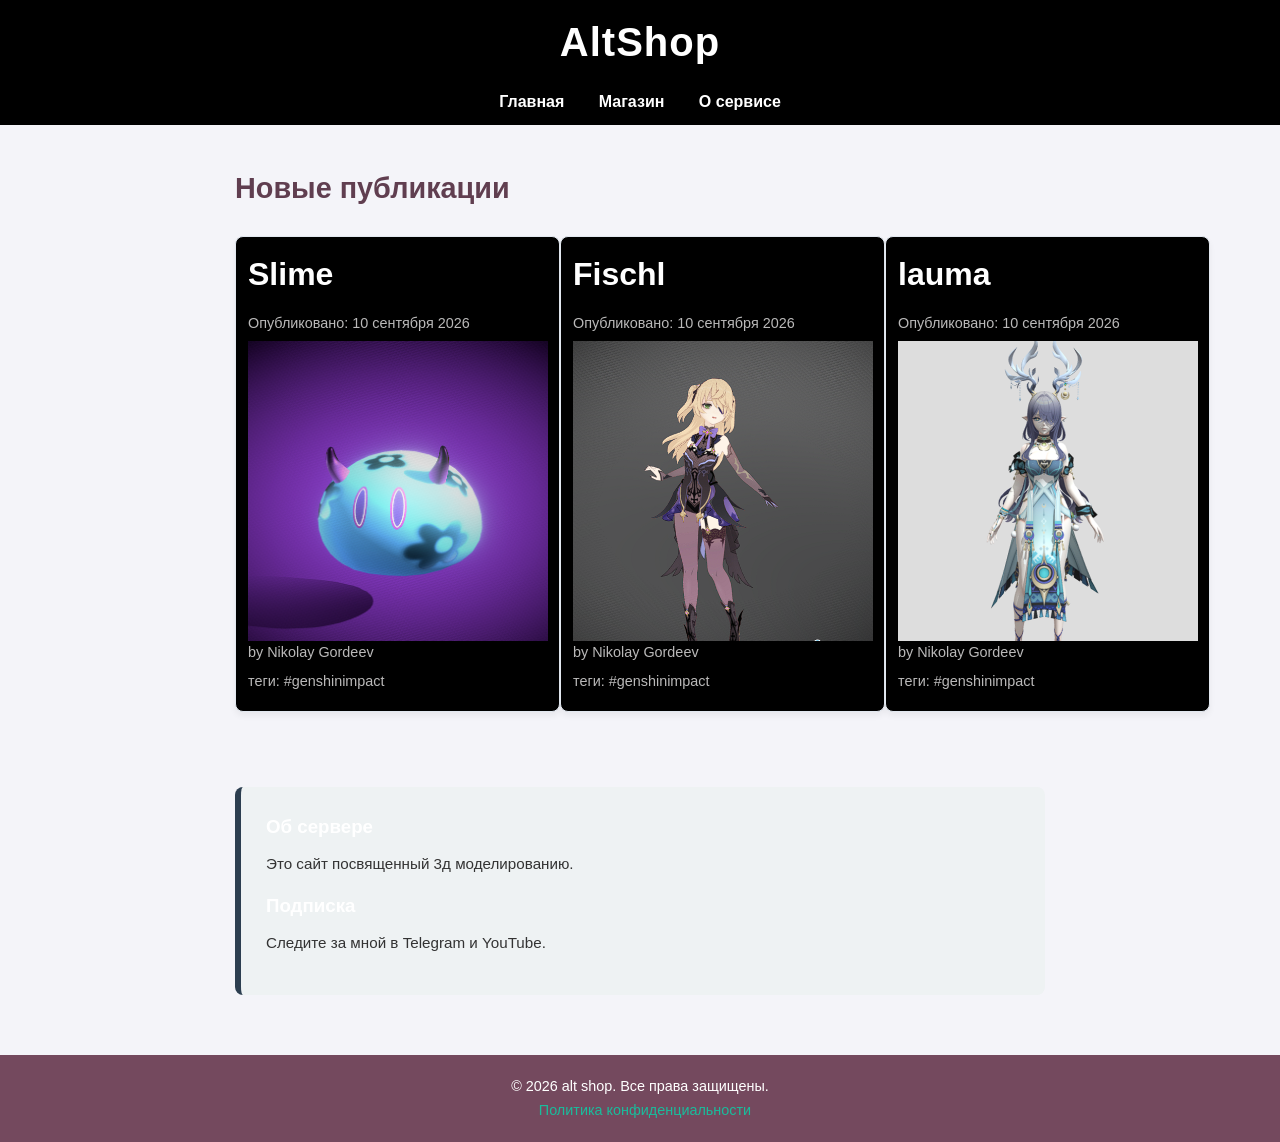
==== index.html @ 27c765f8 "v" ====
<!DOCTYPE html>
<html lang="ru">
<head>
    <meta charset="UTF-8">
    <meta name="viewport" content="width=device-width, initial-scale=1.0">
    <title>AltShop 2| Главная</title>
    <link rel="stylesheet" href="home.css">
</head>
<body>

    <!-- Шапка сайта (Заголовок и навигация) -->
    <header>
        <h1>AltShop</h1>
        <nav>
            <ul>
                <li><a href="#home">Главная</a></li>
                <li><a href="#articles">Магазин</a></li>
                <li><a href="#about">О сервисе</a></li>
            </ul>
        </nav>
    </header>

    <!-- Основное содержимое страницы (только одно на странице) -->
    <main>

        <!-- Крупный логический раздел: Список статей -->
        <section id="articles">
            <h2>Новые публикации</h2>

            <!-- Независимый, самодостаточный блок: Статья 1 -->
            <div class="parent">
                <article>
                    <header>
                        <h3>Slime</h3>
                        <p>Опубликовано: <time datetime="2026-09-10">10 сентября 2026</time></p>
                        <div class="image-container_1"></div>
                        <p>by Nikolay Gordeev</p>
                        <p>теги: #genshinimpact</p>
                    </header>  
                </article>

            <!-- Независимый, самодостаточный блок: Статья 2 -->
                <article>
                    <header>
                        <h3>Fischl</h3>
                        <p>Опубликовано: <time datetime="2026-09-10">10 сентября 2026</time></p>
                        <div class="image-container_2"></div>
                        <p>by Nikolay Gordeev</p> 
                        <p>теги: #genshinimpact</p>
                    </header>  
                </article>

                <article>
                    <header>
                        <h3>lauma</h3>
                        <p>Опубликовано: <time datetime="2026-09-10">10 сентября 2026</time></p>
                        <div class="image-container_3"></div>
                        <p>by Nikolay Gordeev</p> 
                        <p>теги: #genshinimpact</p>
                    </header>  
                </article>
            </div>

        </section>

        <!-- Боковая панель (Дополнительный контент, косвенно связанный с основным) -->
        <aside id="about">
            <h3>Об сервере</h3>
            <p>Это сайт посвященный 3д моделированию.</p>
            <h3>Подписка</h3>
            <p>Следите за мной в Telegram и YouTube.</p>
        </aside>

    </main>

    <!-- Подвал сайта (Юридическая информация, копирайт) -->
    <footer>
        <p>&copy; 2026 alt shop. Все права защищены.</p>
        <p><a href="#privacy">Политика конфиденциальности</a></p>
    </footer>

</body>
</html>
---- home.css ----
/* 1. Глобальный сброс и включение border-box */

*, *::before, *::after {

margin: 0;
padding: 0;
box-sizing: border-box; /* Теперь отступы сжимаются внутрь и не раздувают блоки */

}

/* 2. Общие стили для всей страницы */

body {

font-family: 'Segoe UI', Tahoma, Geneva, Verdana, sans-serif; /* Современный шрифт без засечек */

line-height: 1.6; /* Комфортный межстрочный интервал для чтения */

background-color: #f4f4f9; /* Мягкий светло-серый фон страницы */

color: #333333; /* Темно-серый цвет текста вместо едкого черного */

}

/* 3. Стили для шапки сайта */

header {

background-color: #000000; /* Глубокий темно-синий цвет фона */
opacity: 100%;
color: #ffffff; /* Белый цвет для текста заголовка */

padding: 10px 10px; /* Внутренние отступы: 30px сверху/снизу, 20px слева/справа */

text-align: center; /* Выравнивание содержимого по центру */

}


header h1 {

font-size: 2.5rem; /* Крупный размер главного заголовка */

margin-bottom: 15px; /* Отталкиваем меню навигации вниз на 15 пикселей */

letter-spacing: 1px; /* Небольшое расстояние между буквами */

}

/* Навигация внутри шапки */

nav ul {

list-style: none; /* Полностью убираем маркеры списков */

}


nav ul li {

display: inline-block; /* Позволяет выстроить элементы списка в одну горизонтальную линию */

margin: 0 15px; /* Отступы по 15px слева и справа между пунктами меню */

}


nav ul li a {

color: #ffffff; /* Белые ссылки */

text-decoration: none; /* Убираем стандартное подчеркивание ссылок */

font-weight: 600; /* Делаем шрифт ссылок полужирным */

transition: color 0.3s ease; /* Плавное изменение цвета при наведении */

}

/* Псевдокласс :hover — что происходит при наведении курсора */

nav ul li a:hover {

color: #1abc9c; /* При наведении ссылка плавно станет бирюзовой */

}

/* 4. Основной контейнер содержимого */

main {

max-width: 850px; /* Сайт не будет растягиваться шире 850 пикселей */

margin: 40px auto; /* Внешние отступы: 40px сверху/снизу, а 'auto' центрирует весь блок по горизонтали */

padding: 0 20px; /* Защитные отступы по бокам, чтобы на смартфонах текст не лип к экрану */

}


/* Раздел со статьями */

section h2 {

font-size: 1.8rem;

color: #603e50;

margin-bottom: 25px; /* Отступ от заголовка секции до первой статьи */

}


/* Карточка отдельной статьи */

article {

background-color: #000000; /* Чистый белый фон карточки */
width: 325px;
padding: 2px; /* Щедрый внутренний отступ для создания "воздуха" вокруг текста */

margin-bottom: 35px; /* Расстояние между соседними карточками статей */

border-radius: 8px; /* Мягкое скругление углов карточки */
border: 1px solid #e2e8f0; /* Тонкая, едва заметная серая рамка */

box-shadow: 0 4px 6px rgba(0, 0, 0, 0.05); /* Легкая тЕНЬ для эффекта объема */

}

/* Шапка внутри статьи (заголовок и дата) */

article header h3 {

font-size: 2rem;
color: #ffffff;
margin-bottom: 12px;
text-align: left;

}


article header p {

font-size: 0.9rem;

color: #bab9b9; /* Светло-серый цвет для даты */
text-align: left;
margin-bottom: 6px;

}


/* Текст статьи */

article p {

color: #ffffff; /* Чуть более мягкий цвет для основного чтения */

margin-bottom: 20px; /* Отступ до подвала статьи */

}

/* Подвал внутри статьи (теги) */

article footer {

/* border-top: 1px dashed #e2e8f0; /* Пунктирная линия, отделяющая теги */

padding-top: 6px; /* Отступ сверху от линии до тегов */

font-size: 0.9rem;

color: #1abc9c; /* Бирюзовый цвет для тегов */

font-weight: bold;

}

/* 5. Боковая панель (сайдбар) */

aside {

background-color: #eef2f3; /* Серый фон, отличный от фона страницы и карточек */

padding: 25px;

border-radius: 8px;

border-left: 6px solid #2c3e50; /* Толстая акцентная полоса слева */

margin-top: 40px; /* Отталкиваем сайдбар от блока со статьями */

}


aside h3 {

color: #ffffff;

margin-bottom: 10px;

}


aside p {

font-size: 0.95rem;

margin-bottom: 15px;

}

/* Глобальный подвал всего сайта */

body > footer {

background-color: #74495e; /* Чуть более светлый оттенок темно-синего, чем у шапки */

color: #ffffff;

text-align: center;

padding: 20px;

margin-top: 60px; /* Большой отступ от контента до самого низа */

font-size: 0.9rem;

}


body > footer a {

color: #1abc9c;

text-decoration: none;

margin-left: 10px;

}


body > footer a:hover {

text-decoration: underline; /* Возвращаем подчеркивание только при наведении */

}

.image-container_1 {
  background-image: url("Photoes\\3d_model_001\\slime.png");
  height: 300px;
  width: 300px;
  background-repeat: no-repeat;
  background-size: cover;
  background-position: center;
}

.image-container_2 {
  background-image: url("Photoes\\3d_model_002\\sfdsg.png");
  height: 300px;
  width: 300px;
  background-repeat: no-repeat;
  background-size: cover;
  background-position: center;
}

.image-container_3 {
  background-image: url("Photoes\\3d_model_003\\sfsfsf.png");
  height: 300px;
  width: 300px;
  background-repeat: no-repeat;
  background-size: cover;
  background-position: center;
}

.parent {
  display: inline-flex;
  justify-items: center; /* Центрирует содержимое ячеек */
}
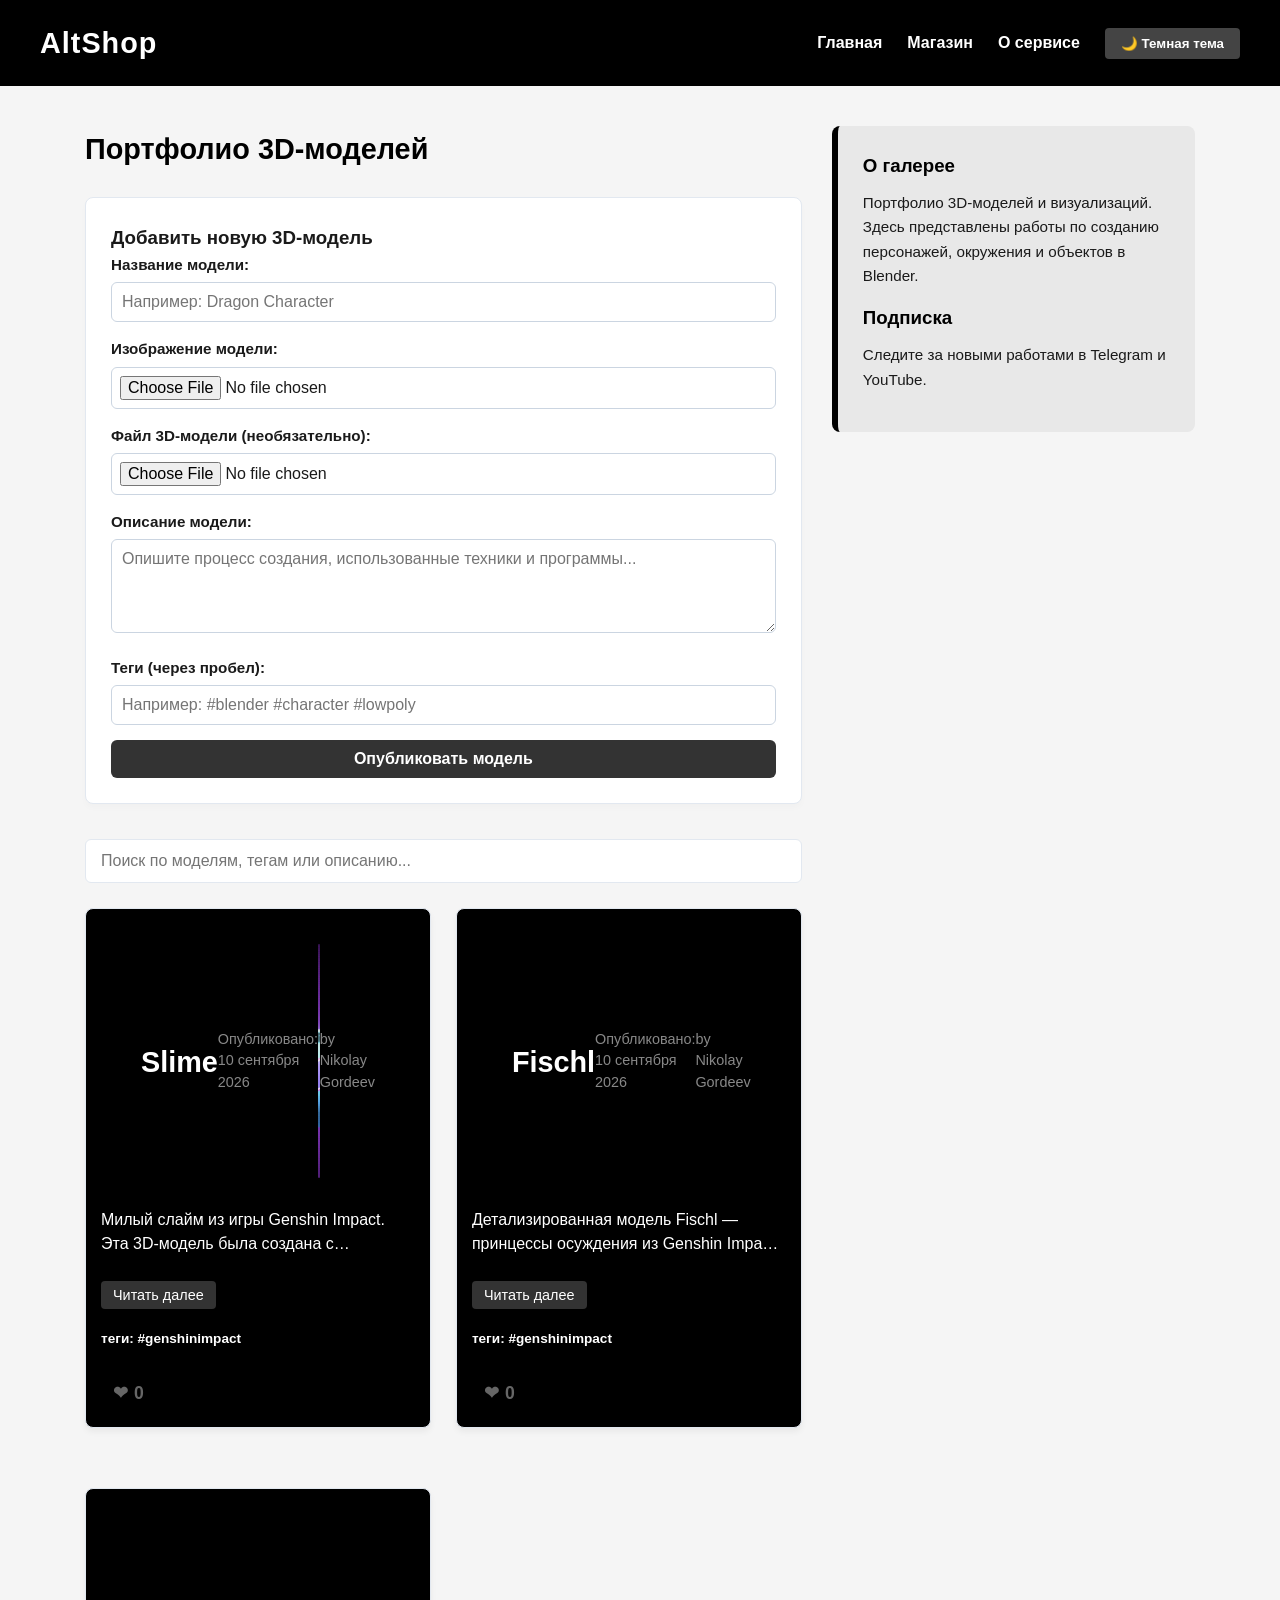
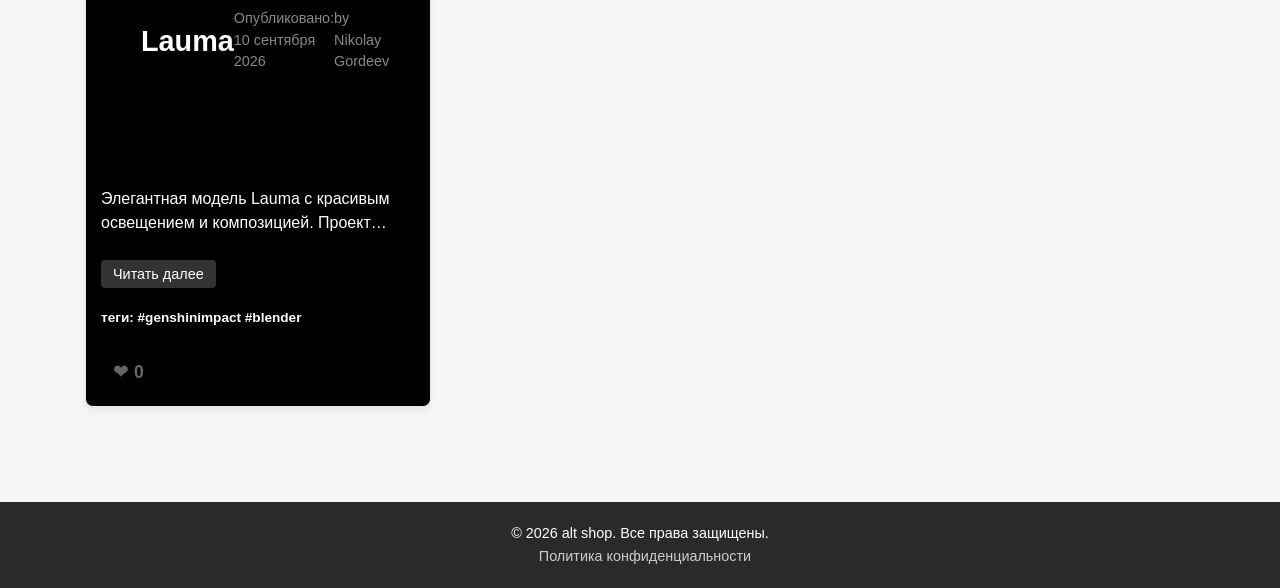
==== commit b90bb015: "The Final_v1" ====
--- a/index.html
+++ b/index.html
@@ -16,6 +16,7 @@
                 <li><a href="#home">Главная</a></li>
                 <li><a href="#articles">Магазин</a></li>
                 <li><a href="#about">О сервисе</a></li>
+                <li><button class="theme-btn" id="themeBtn">🌙 Темная тема</button></li>
             </ul>
         </nav>
     </header>
@@ -25,50 +26,59 @@
 
         <!-- Крупный логический раздел: Список статей -->
         <section id="articles">
-            <h2>Новые публикации</h2>
+            <h2>Портфолио 3D-моделей</h2>
 
-            <!-- Независимый, самодостаточный блок: Статья 1 -->
-            <div class="parent">
-                <article>
-                    <header>
-                        <h3>Slime</h3>
-                        <p>Опубликовано: <time datetime="2026-09-10">10 сентября 2026</time></p>
-                        <div class="image-container_1"></div>
-                        <p>by Nikolay Gordeev</p>
-                        <p>теги: #genshinimpact</p>
-                    </header>  
-                </article>
+            <!-- Форма добавления новой статьи -->
+            <form id="addArticleForm" class="article-form">
+                <h3>Добавить новую 3D-модель</h3>
 
-            <!-- Независимый, самодостаточный блок: Статья 2 -->
-                <article>
-                    <header>
-                        <h3>Fischl</h3>
-                        <p>Опубликовано: <time datetime="2026-09-10">10 сентября 2026</time></p>
-                        <div class="image-container_2"></div>
-                        <p>by Nikolay Gordeev</p> 
-                        <p>теги: #genshinimpact</p>
-                    </header>  
-                </article>
+                <div class="form-group">
+                    <label for="postTitle">Название модели:</label>
+                    <input type="text" id="postTitle" required placeholder="Например: Dragon Character">
+                </div>
 
-                <article>
-                    <header>
-                        <h3>lauma</h3>
-                        <p>Опубликовано: <time datetime="2026-09-10">10 сентября 2026</time></p>
-                        <div class="image-container_3"></div>
-                        <p>by Nikolay Gordeev</p> 
-                        <p>теги: #genshinimpact</p>
-                    </header>  
-                </article>
+                <div class="form-group">
+                    <label for="postImage">Изображение модели:</label>
+                    <input type="file" id="postImage" accept="image/*">
+                    <div id="imagePreview" class="image-preview"></div>
+                </div>
+
+                <div class="form-group">
+                    <label for="postModel">Файл 3D-модели (необязательно):</label>
+                    <input type="file" id="postModel" accept=".obj,.fbx,.gltf,.glb,.blend,.dae,.stl">
+                    <div id="modelInfo" class="model-info"></div>
+                </div>
+
+                <div class="form-group">
+                    <label for="postText">Описание модели:</label>
+                    <textarea id="postText" rows="4" required placeholder="Опишите процесс создания, использованные техники и программы..."></textarea>
+                </div>
+
+                <div class="form-group">
+                    <label for="postTags">Теги (через пробел):</label>
+                    <input type="text" id="postTags" placeholder="Например: #blender #character #lowpoly">
+                </div>
+
+                <button type="submit" class="submit-btn">Опубликовать модель</button>
+            </form>
+
+            <!-- Поле живого поиска -->
+            <div class="search-container">
+                <input type="text" id="searchInput" placeholder="Поиск по моделям, тегам или описанию...">
             </div>
 
+            <!-- В этот пустой контейнер JavaScript будет вставлять наши статьи -->
+            <div id="postsContainer">
+                <!-- Старые статьи удалены, теперь они генерируются через JS -->
+            </div>
         </section>
 
         <!-- Боковая панель (Дополнительный контент, косвенно связанный с основным) -->
         <aside id="about">
-            <h3>Об сервере</h3>
-            <p>Это сайт посвященный 3д моделированию.</p>
+            <h3>О галерее</h3>
+            <p>Портфолио 3D-моделей и визуализаций. Здесь представлены работы по созданию персонажей, окружения и объектов в Blender.</p>
             <h3>Подписка</h3>
-            <p>Следите за мной в Telegram и YouTube.</p>
+            <p>Следите за новыми работами в Telegram и YouTube.</p>
         </aside>
 
     </main>
@@ -79,5 +89,6 @@
         <p><a href="#privacy">Политика конфиденциальности</a></p>
     </footer>
 
+    <script src="FrogScript.js"></script>
 </body>
 </html>
--- a/home.css
+++ b/home.css
@@ -16,9 +16,9 @@
 
 line-height: 1.6; /* Комфортный межстрочный интервал для чтения */
 
-background-color: #f4f4f9; /* Мягкий светло-серый фон страницы */
-
-color: #333333; /* Темно-серый цвет текста вместо едкого черного */
+background-color: #f5f5f5; /* Светло-серый фон страницы */
+
+color: #1a1a1a; /* Почти черный текст */
 
 }
 
@@ -30,18 +30,21 @@
 opacity: 100%;
 color: #ffffff; /* Белый цвет для текста заголовка */
 
-padding: 10px 10px; /* Внутренние отступы: 30px сверху/снизу, 20px слева/справа */
-
-text-align: center; /* Выравнивание содержимого по центру */
+padding: 20px 40px; /* Внутренние отступы: 20px сверху/снизу, 40px слева/справа */
+
+/* Превращаем шапку во флекс-контейнер */
+display: flex;
+justify-content: space-between; /* Название влево, меню вправо */
+align-items: center; /* Выравнивание по центру по вертикали */
 
 }
 
 
 header h1 {
 
-font-size: 2.5rem; /* Крупный размер главного заголовка */
-
-margin-bottom: 15px; /* Отталкиваем меню навигации вниз на 15 пикселей */
+font-size: 1.8rem; /* Крупный размер главного заголовка */
+
+margin-bottom: 0; /* Убираем отступ, так как элементы на одной линии */
 
 letter-spacing: 1px; /* Небольшое расстояние между буквами */
 
@@ -53,14 +56,17 @@
 
 list-style: none; /* Полностью убираем маркеры списков */
 
+/* Меню тоже становится флекс-контейнером */
+display: flex;
+gap: 25px; /* Автоматический зазор между пунктами меню */
+align-items: center; /* Выравнивание кнопки темы с ссылками */
+
 }
 
 
 nav ul li {
 
-display: inline-block; /* Позволяет выстроить элементы списка в одну горизонтальную линию */
-
-margin: 0 15px; /* Отступы по 15px слева и справа между пунктами меню */
+margin: 0; /* Обнуляем старые маргины, за них теперь отвечает gap */
 
 }
 
@@ -81,30 +87,55 @@
 
 nav ul li a:hover {
 
-color: #1abc9c; /* При наведении ссылка плавно станет бирюзовой */
-
+color: #cccccc; /* При наведении ссылка станет светло-серой */
+
+}
+
+/* Стили для кнопки переключения темы */
+.theme-btn {
+    background-color: #444444;
+    color: white;
+    border: none;
+    padding: 8px 16px;
+    border-radius: 4px;
+    cursor: pointer;
+    font-weight: bold;
+    font-family: inherit;
+    transition: background 0.3s ease;
+}
+.theme-btn:hover {
+    background-color: #666666;
 }
 
 /* 4. Основной контейнер содержимого */
 
 main {
 
-max-width: 850px; /* Сайт не будет растягиваться шире 850 пикселей */
+max-width: 1150px; /* Увеличиваем ширину для двухколоночного макета */
 
 margin: 40px auto; /* Внешние отступы: 40px сверху/снизу, а 'auto' центрирует весь блок по горизонтали */
 
 padding: 0 20px; /* Защитные отступы по бокам, чтобы на смартфонах текст не лип к экрану */
 
+/* ВКЛЮЧАЕМ FLEXBOX */
+display: flex;
+gap: 30px; /* Автоматический зазор между колонками */
+align-items: flex-start; /* Сайдбар не растягивается */
+
 }
 
 
 /* Раздел со статьями */
 
+main section {
+flex: 7; /* Занимает 70% ширины */
+}
+
 section h2 {
 
 font-size: 1.8rem;
 
-color: #603e50;
+color: #000000;
 
 margin-bottom: 25px; /* Отступ от заголовка секции до первой статьи */
 
@@ -116,8 +147,9 @@
 article {
 
 background-color: #000000; /* Чистый белый фон карточки */
-width: 325px;
-padding: 2px; /* Щедрый внутренний отступ для создания "воздуха" вокруг текста */
+width: 100%; /* Адаптивная ширина */
+max-width: 400px; /* Максимальная ширина карточки */
+padding: 15px; /* Увеличенный внутренний отступ */
 
 margin-bottom: 35px; /* Расстояние между соседними карточками статей */
 
@@ -132,9 +164,9 @@
 
 article header h3 {
 
-font-size: 2rem;
+font-size: 1.8rem;
 color: #ffffff;
-margin-bottom: 12px;
+margin-bottom: 8px;
 text-align: left;
 
 }
@@ -144,9 +176,9 @@
 
 font-size: 0.9rem;
 
-color: #bab9b9; /* Светло-серый цвет для даты */
+color: #888888; /* Серый цвет для даты */
 text-align: left;
-margin-bottom: 6px;
+margin-bottom: 10px;
 
 }
 
@@ -157,7 +189,8 @@
 
 color: #ffffff; /* Чуть более мягкий цвет для основного чтения */
 
-margin-bottom: 20px; /* Отступ до подвала статьи */
+margin-bottom: 15px; /* Отступ до подвала статьи */
+line-height: 1.5;
 
 }
 
@@ -167,72 +200,76 @@
 
 /* border-top: 1px dashed #e2e8f0; /* Пунктирная линия, отделяющая теги */
 
-padding-top: 6px; /* Отступ сверху от линии до тегов */
+padding-top: 10px; /* Отступ сверху от линии до тегов */
+
+font-size: 0.85rem;
+
+color: #666666; /* Серый цвет для тегов */
+
+font-weight: bold;
+margin-bottom: 10px;
+
+}
+
+/* 5. Боковая панель (сайдбар) */
+
+main aside {
+flex: 3; /* Занимает 30% ширины */
+margin-top: 0; /* Убираем верхний отступ, так как теперь сбоку */
+}
+
+aside {
+
+background-color: #e8e8e8; /* Светло-серый фон */
+
+padding: 25px;
+
+border-radius: 8px;
+
+border-left: 6px solid #000000; /* Черная акцентная полоса слева */
+
+}
+
+
+aside h3 {
+
+color: #000000;
+
+margin-bottom: 10px;
+
+}
+
+
+aside p {
+
+font-size: 0.95rem;
+
+margin-bottom: 15px;
+
+}
+
+/* Глобальный подвал всего сайта */
+
+body > footer {
+
+background-color: #2a2a2a; /* Темно-серый фон */
+
+color: #ffffff;
+
+text-align: center;
+
+padding: 20px;
+
+margin-top: 60px; /* Большой отступ от контента до самого низа */
 
 font-size: 0.9rem;
 
-color: #1abc9c; /* Бирюзовый цвет для тегов */
-
-font-weight: bold;
-
-}
-
-/* 5. Боковая панель (сайдбар) */
-
-aside {
-
-background-color: #eef2f3; /* Серый фон, отличный от фона страницы и карточек */
-
-padding: 25px;
-
-border-radius: 8px;
-
-border-left: 6px solid #2c3e50; /* Толстая акцентная полоса слева */
-
-margin-top: 40px; /* Отталкиваем сайдбар от блока со статьями */
-
-}
-
-
-aside h3 {
-
-color: #ffffff;
-
-margin-bottom: 10px;
-
-}
-
-
-aside p {
-
-font-size: 0.95rem;
-
-margin-bottom: 15px;
-
-}
-
-/* Глобальный подвал всего сайта */
-
-body > footer {
-
-background-color: #74495e; /* Чуть более светлый оттенок темно-синего, чем у шапки */
-
-color: #ffffff;
-
-text-align: center;
-
-padding: 20px;
-
-margin-top: 60px; /* Большой отступ от контента до самого низа */
-
-font-size: 0.9rem;
-
 }
 
 
 body > footer a {
 
-color: #1abc9c;
+color: #cccccc;
 
 text-decoration: none;
 
@@ -249,32 +286,334 @@
 
 .image-container_1 {
   background-image: url("Photoes\\3d_model_001\\slime.png");
-  height: 300px;
-  width: 300px;
+  height: 0;
+  padding-bottom: 100%; /* Сохраняет квадратное соотношение сторон */
+  width: 100%;
   background-repeat: no-repeat;
   background-size: cover;
   background-position: center;
+  border-radius: 8px;
+  margin-bottom: 10px;
 }
 
 .image-container_2 {
   background-image: url("Photoes\\3d_model_002\\sfdsg.png");
-  height: 300px;
-  width: 300px;
+  height: 0;
+  padding-bottom: 100%;
+  width: 100%;
   background-repeat: no-repeat;
   background-size: cover;
   background-position: center;
+  border-radius: 8px;
+  margin-bottom: 10px;
 }
 
 .image-container_3 {
   background-image: url("Photoes\\3d_model_003\\sfsfsf.png");
-  height: 300px;
-  width: 300px;
+  height: 0;
+  padding-bottom: 100%;
+  width: 100%;
   background-repeat: no-repeat;
   background-size: cover;
   background-position: center;
+  border-radius: 8px;
+  margin-bottom: 10px;
 }
 
 .parent {
   display: inline-flex;
   justify-items: center; /* Центрирует содержимое ячеек */
-}+}
+
+/* =============================================================
+   АДАПТИВНОСТЬ ДЛЯ МОБИЛЬНЫХ УСТРОЙСТВ (Экраны до 768px)
+   ============================================================= */
+@media (max-width: 768px) {
+
+    /* Шапка: элементы встают друг под друга по центру */
+    header {
+        flex-direction: column;
+        text-align: center;
+        padding: 20px;
+        gap: 15px;
+    }
+
+    /* Главное меню в шапке: центрируем и уменьшаем зазор */
+    nav ul {
+        justify-content: center;
+        gap: 15px;
+        flex-wrap: wrap; /* Если ссылок станет много, они перенесутся на новую строку */
+    }
+
+    /* Основной контейнер: превращаем колонки в вертикальный ряд */
+    main {
+        flex-direction: column; /* Сайдбар уходит под статьи */
+        gap: 20px;
+        margin: 20px auto;
+        padding: 0 10px;
+    }
+
+    /* Карточки статей и сайдбар занимают всю доступную ширину */
+    main section,
+    main aside {
+        flex: none;
+        width: 100%;
+    }
+
+    /* На мобильных карточки занимают всю ширину */
+    article {
+        max-width: 100%;
+        padding: 20px;
+    }
+}
+
+/* =============================================================
+   ТЕМНАЯ ТЕМА
+   ============================================================= */
+body.dark-theme {
+    background-color: #1a1a2e; /* Темный фон страницы */
+    color: #e2e8f0;            /* Светлый текст */
+}
+
+body.dark-theme header {
+    background-color: #161625; /* Еще более темная шапка */
+}
+
+body.dark-theme article {
+    background-color: #22223b; /* Темные карточки статей */
+    border-color: #4a4e69;
+    box-shadow: 0 4px 6px rgba(0, 0, 0, 0.3);
+}
+
+body.dark-theme article header h3,
+body.dark-theme section h2,
+body.dark-theme aside h3 {
+    color: #ffffff;            /* Белые заголовки в темной теме */
+}
+
+body.dark-theme aside {
+    background-color: #333333; /* Темно-серый фон сайдбара в темной теме */
+    border-left-color: #888888;
+}
+
+body.dark-theme footer {
+    background-color: #161625;
+}
+
+/* Стили для кнопок лайков */
+.like-btn {
+    background-color: transparent;
+    color: #666666;
+    border: none;
+    padding: 8px 12px;
+    border-radius: 20px;
+    cursor: pointer;
+    font-weight: bold;
+    font-family: inherit;
+    font-size: 1.1rem;
+    transition: all 0.3s ease;
+    margin-top: 10px;
+    display: inline-flex;
+    align-items: center;
+    gap: 6px;
+}
+.like-btn:hover {
+    background-color: rgba(255, 69, 58, 0.1);
+    color: #ff453a;
+    transform: scale(1.05);
+}
+
+.like-btn.liked {
+    color: #ff453a;
+}
+
+body.dark-theme .like-btn {
+    color: #888888;
+}
+body.dark-theme .like-btn:hover {
+    background-color: rgba(255, 69, 58, 0.15);
+    color: #ff453a;
+}
+
+/* Стили для сворачивания текста */
+.article-text.short {
+    display: -webkit-box;
+    -webkit-line-clamp: 2; /* Ограничиваем текст двумя строками */
+    -webkit-box-orient: vertical;
+    overflow: hidden;
+}
+
+.read-more-btn {
+    background-color: #333333;
+    color: white;
+    border: none;
+    padding: 6px 12px;
+    border-radius: 4px;
+    cursor: pointer;
+    font-size: 0.9rem;
+    font-family: inherit;
+    transition: background 0.3s ease;
+    margin: 10px 0;
+}
+.read-more-btn:hover {
+    background-color: #555555;
+}
+
+body.dark-theme .read-more-btn {
+    background-color: #666666;
+}
+body.dark-theme .read-more-btn:hover {
+    background-color: #888888;
+}
+
+/* Стили для поля поиска */
+.search-container {
+    margin-bottom: 25px;
+}
+#searchInput {
+    width: 100%;
+    padding: 12px 15px;
+    font-size: 1rem;
+    border: 1px solid #e2e8f0;
+    border-radius: 6px;
+    outline: none;
+}
+body.dark-theme #searchInput {
+    background-color: #22223b;
+    color: white;
+    border-color: #4a4e69;
+}
+
+.no-results {
+    text-align: center;
+    font-size: 1.2rem;
+    color: #666666;
+    padding: 40px 20px;
+}
+
+#postsContainer {
+    display: grid;
+    grid-template-columns: repeat(auto-fill, minmax(320px, 1fr));
+    gap: 25px;
+    justify-items: center;
+}
+
+@media (max-width: 768px) {
+    #postsContainer {
+        grid-template-columns: 1fr;
+    }
+}
+
+/* Стили для формы добавления статей */
+.article-form {
+    background-color: #ffffff;
+    padding: 25px;
+    border-radius: 8px;
+    border: 1px solid #e2e8f0;
+    margin-bottom: 35px;
+    box-shadow: 0 4px 6px rgba(0, 0, 0, 0.02);
+}
+body.dark-theme .article-form {
+    background-color: #22223b;
+    border-color: #4a4e69;
+}
+.form-group {
+    margin-bottom: 15px;
+}
+.form-group label {
+    display: block;
+    font-weight: 600;
+    margin-bottom: 5px;
+    font-size: 0.95rem;
+}
+.form-group input, .form-group textarea {
+    width: 100%;
+    padding: 10px;
+    border: 1px solid #cbd5e1;
+    border-radius: 6px;
+    font-family: inherit;
+    font-size: 1rem;
+}
+.form-group input[type="file"] {
+    padding: 8px;
+    cursor: pointer;
+}
+body.dark-theme .form-group input, body.dark-theme .form-group textarea {
+    background-color: #1a1a2e;
+    color: white;
+    border-color: #4a4e69;
+}
+
+/* Предпросмотр изображения */
+.image-preview {
+    margin-top: 100px;
+    max-width: 100%;
+    display: none;
+}
+.image-preview img {
+    max-width: 100%;
+    max-height: 300px;
+    border-radius: 8px;
+    border: 2px solid #e2e8f0;
+}
+body.dark-theme .image-preview img {
+    border-color: #4a4e69;
+}
+
+/* Информация о файле модели */
+.model-info {
+    margin-top: 10px;
+    padding: 10px;
+    background-color: #f0f0f0;
+    border-radius: 6px;
+    font-size: 0.9rem;
+    display: none;
+}
+body.dark-theme .model-info {
+    background-color: #2a2a2a;
+    color: #e0e0e0;
+}
+
+/* Кнопка скачивания модели */
+.download-model-btn {
+    background-color: #444444;
+    color: white;
+    border: none;
+    padding: 8px 16px;
+    border-radius: 6px;
+    cursor: pointer;
+    font-weight: bold;
+    font-family: inherit;
+    font-size: 0.95rem;
+    transition: background 0.3s ease;
+    margin-top: 10px;
+    display: inline-flex;
+    align-items: center;
+    gap: 6px;
+    text-decoration: none;
+}
+.download-model-btn:hover {
+    background-color: #666666;
+}
+body.dark-theme .download-model-btn {
+    background-color: #555555;
+}
+body.dark-theme .download-model-btn:hover {
+    background-color: #777777;
+}
+
+.submit-btn {
+    background-color: #333333;
+    color: white;
+    border: none;
+    padding: 10px 20px;
+    border-radius: 6px;
+    font-weight: bold;
+    cursor: pointer;
+    font-size: 1rem;
+    width: 100%;
+    transition: background 0.2s;
+}
+.submit-btn:hover { background-color: #555555; }
+body.dark-theme .submit-btn { background-color: #666666; }
+body.dark-theme .submit-btn:hover { background-color: #888888; }
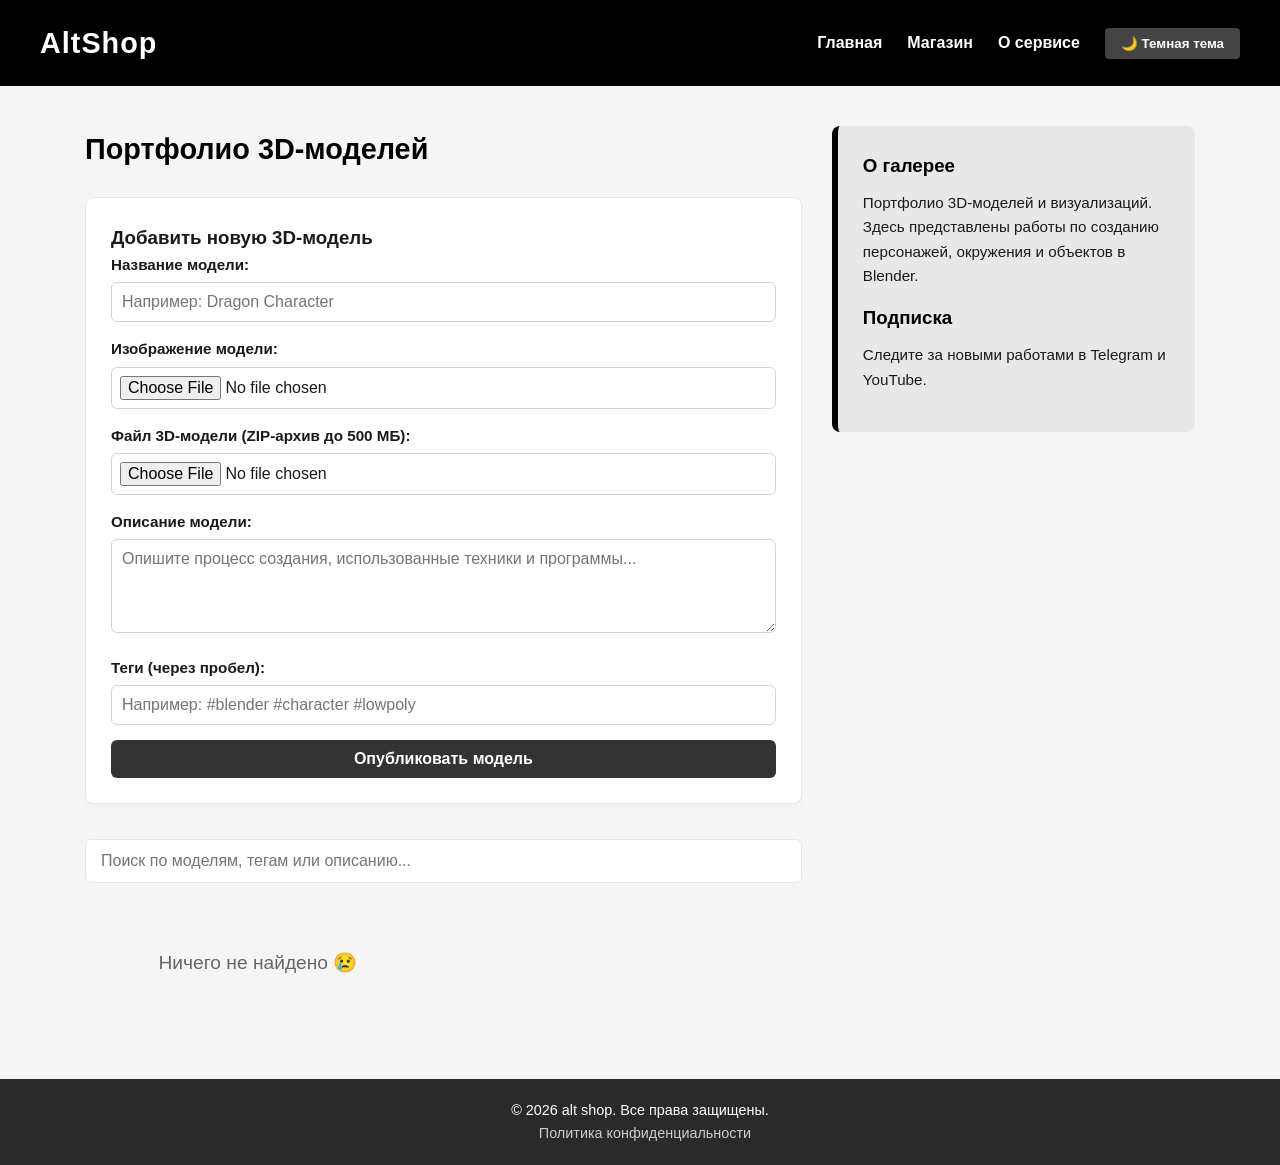
==== commit c1ba40ae: "Final_v2" ====
--- a/index.html
+++ b/index.html
@@ -44,8 +44,8 @@
                 </div>
 
                 <div class="form-group">
-                    <label for="postModel">Файл 3D-модели (необязательно):</label>
-                    <input type="file" id="postModel" accept=".obj,.fbx,.gltf,.glb,.blend,.dae,.stl">
+                    <label for="postModel">Файл 3D-модели (ZIP-архив до 500 МБ):</label>
+                    <input type="file" id="postModel" accept=".zip,.rar,.7z">
                     <div id="modelInfo" class="model-info"></div>
                 </div>
 
